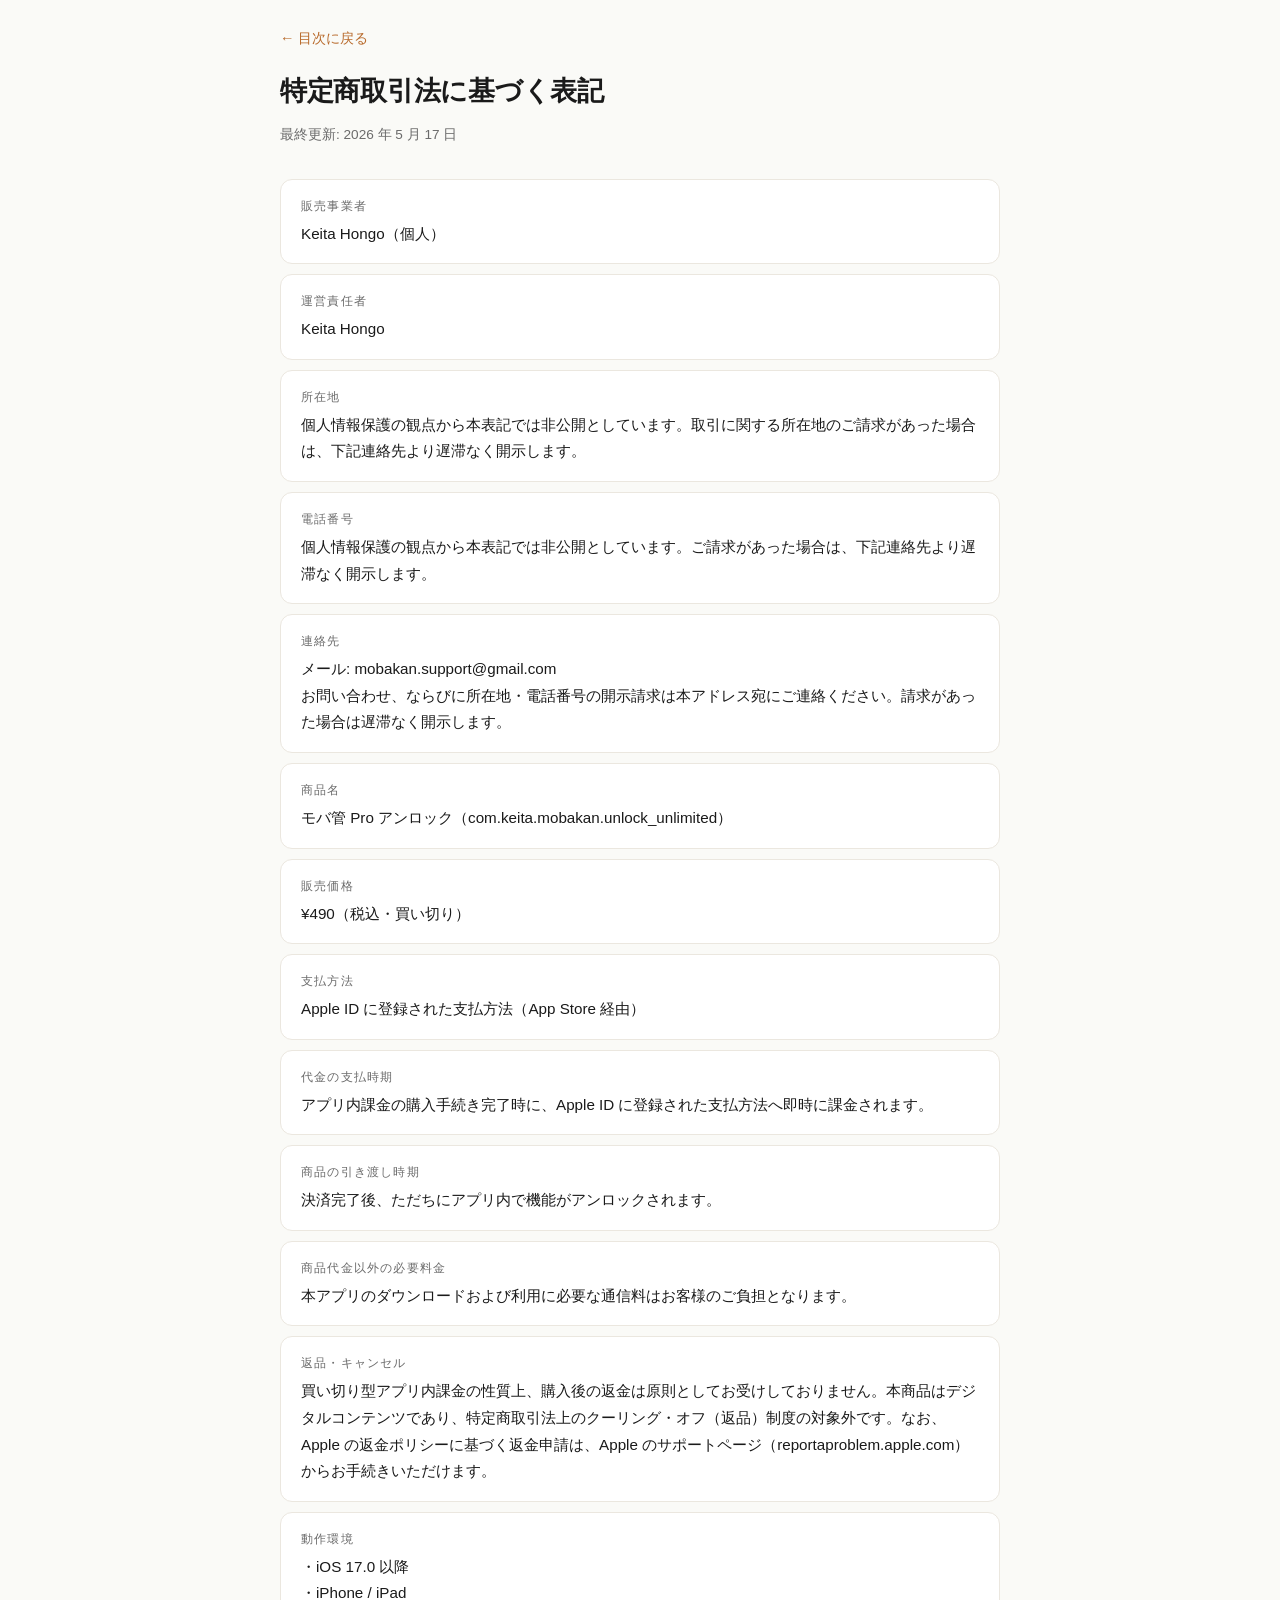
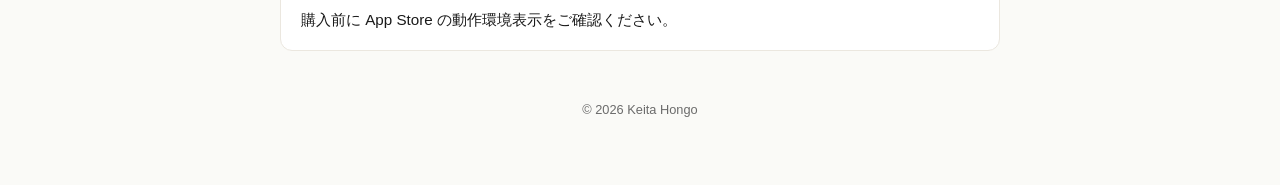
==== commerce.html @ b05bfbef "feat: モバ管 法務文書サイト初版 (privacy/terms/commerce + index)" ====
<!doctype html>
<html lang="ja">
<head>
<meta charset="utf-8">
<meta name="viewport" content="width=device-width, initial-scale=1">
<title>特定商取引法に基づく表記 - モバ管</title>
<link rel="stylesheet" href="style.css">
</head>
<body>
<main>
  <a class="back" href="index.html">← 目次に戻る</a>
  <header>
    <h1>特定商取引法に基づく表記</h1>
    <p class="meta">最終更新: 2026 年 5 月 17 日</p>
  </header>

  <div class="row"><span class="row-label">販売事業者</span><div class="row-value">Keita Hongo（個人）</div></div>
  <div class="row"><span class="row-label">運営責任者</span><div class="row-value">Keita Hongo</div></div>
  <div class="row"><span class="row-label">所在地</span><div class="row-value">個人情報保護の観点から本表記では非公開としています。取引に関する所在地のご請求があった場合は、下記連絡先より遅滞なく開示します。</div></div>
  <div class="row"><span class="row-label">電話番号</span><div class="row-value">個人情報保護の観点から本表記では非公開としています。ご請求があった場合は、下記連絡先より遅滞なく開示します。</div></div>
  <div class="row"><span class="row-label">連絡先</span><div class="row-value">メール: mobakan.support@gmail.com
お問い合わせ、ならびに所在地・電話番号の開示請求は本アドレス宛にご連絡ください。請求があった場合は遅滞なく開示します。</div></div>
  <div class="row"><span class="row-label">商品名</span><div class="row-value">モバ管 Pro アンロック（com.keita.mobakan.unlock_unlimited）</div></div>
  <div class="row"><span class="row-label">販売価格</span><div class="row-value">¥490（税込・買い切り）</div></div>
  <div class="row"><span class="row-label">支払方法</span><div class="row-value">Apple ID に登録された支払方法（App Store 経由）</div></div>
  <div class="row"><span class="row-label">代金の支払時期</span><div class="row-value">アプリ内課金の購入手続き完了時に、Apple ID に登録された支払方法へ即時に課金されます。</div></div>
  <div class="row"><span class="row-label">商品の引き渡し時期</span><div class="row-value">決済完了後、ただちにアプリ内で機能がアンロックされます。</div></div>
  <div class="row"><span class="row-label">商品代金以外の必要料金</span><div class="row-value">本アプリのダウンロードおよび利用に必要な通信料はお客様のご負担となります。</div></div>
  <div class="row"><span class="row-label">返品・キャンセル</span><div class="row-value">買い切り型アプリ内課金の性質上、購入後の返金は原則としてお受けしておりません。本商品はデジタルコンテンツであり、特定商取引法上のクーリング・オフ（返品）制度の対象外です。なお、Apple の返金ポリシーに基づく返金申請は、Apple のサポートページ（reportaproblem.apple.com）からお手続きいただけます。</div></div>
  <div class="row"><span class="row-label">動作環境</span><div class="row-value">・iOS 17.0 以降
・iPhone / iPad
購入前に App Store の動作環境表示をご確認ください。</div></div>

  <footer>© 2026 Keita Hongo</footer>
</main>
</body>
</html>
---- style.css ----
:root {
  --bg: #fafaf7;
  --surface: #fff;
  --text: #1a1a1a;
  --subtext: #6b6b6b;
  --accent: #b86a2c;
  --border: #ebe7df;
  --radius: 12px;
  --max-width: 720px;
}

* {
  box-sizing: border-box;
}

html {
  -webkit-text-size-adjust: 100%;
  scroll-behavior: smooth;
}

body {
  font-family: -apple-system, BlinkMacSystemFont, "Hiragino Sans", "Yu Gothic", "Meiryo", sans-serif;
  background: var(--bg);
  color: var(--text);
  margin: 0;
  padding: 24px 16px 64px;
  line-height: 1.75;
  -webkit-font-smoothing: antialiased;
}

main {
  max-width: var(--max-width);
  margin: 0 auto;
}

header {
  margin-bottom: 32px;
}

h1 {
  font-size: 1.7rem;
  font-weight: 700;
  letter-spacing: -0.01em;
  margin: 0 0 8px;
}

.meta {
  color: var(--subtext);
  font-size: 0.85rem;
  margin-bottom: 0;
}

.back {
  display: inline-block;
  color: var(--accent);
  text-decoration: none;
  font-size: 0.9rem;
  margin-bottom: 16px;
}

.back:hover {
  text-decoration: underline;
}

section {
  background: var(--surface);
  border-radius: var(--radius);
  padding: 20px 22px;
  margin-bottom: 14px;
  border: 1px solid var(--border);
}

h2 {
  font-size: 1.05rem;
  font-weight: 600;
  margin: 0 0 10px;
  color: var(--text);
}

p {
  margin: 0 0 8px;
  white-space: pre-wrap;
}

p:last-child {
  margin-bottom: 0;
}

.row {
  background: var(--surface);
  border-radius: var(--radius);
  padding: 16px 20px;
  margin-bottom: 10px;
  border: 1px solid var(--border);
}

.row-label {
  display: block;
  font-size: 0.75rem;
  letter-spacing: 0.1em;
  color: var(--subtext);
  text-transform: uppercase;
  margin-bottom: 4px;
}

.row-value {
  font-size: 0.95rem;
  white-space: pre-wrap;
}

.docs-list {
  list-style: none;
  padding: 0;
  margin: 24px 0;
}

.docs-list li {
  background: var(--surface);
  border: 1px solid var(--border);
  border-radius: var(--radius);
  margin-bottom: 10px;
}

.docs-list a {
  display: block;
  padding: 16px 20px;
  color: var(--text);
  text-decoration: none;
  font-weight: 500;
}

.docs-list a:hover {
  color: var(--accent);
}

.docs-list .desc {
  display: block;
  font-size: 0.8rem;
  color: var(--subtext);
  font-weight: 400;
  margin-top: 4px;
}

footer {
  margin-top: 48px;
  text-align: center;
  color: var(--subtext);
  font-size: 0.8rem;
}
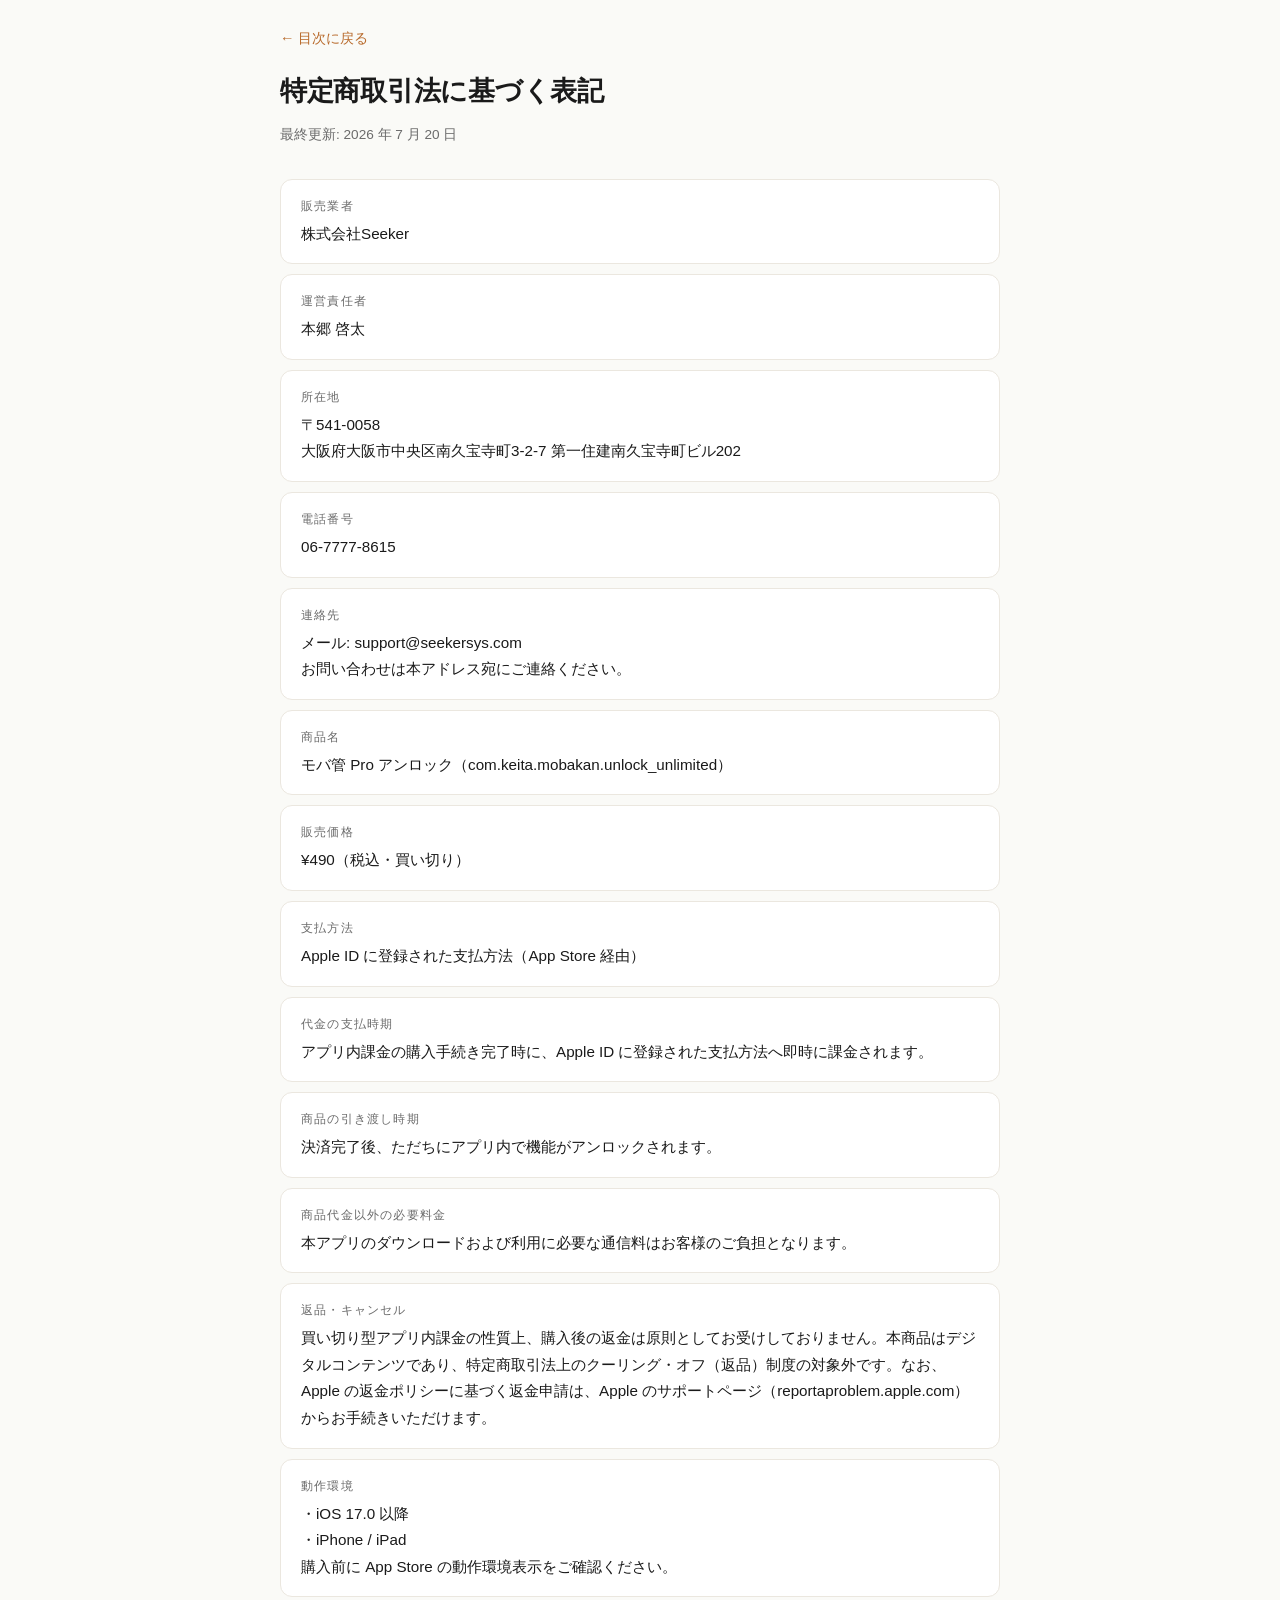
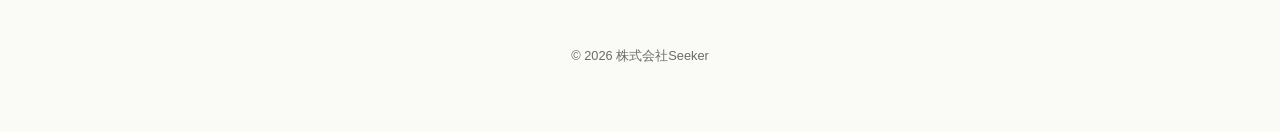
==== commit eeab487e: "fix: 法務ページを法人名義に更新(株式会社Seeker) Apple Developer の個人→法人移行(2026-07-20 完了)に伴い、販売者が法的に変わったため 実態に合わせる。モバ管ア" ====
--- a/commerce.html
+++ b/commerce.html
@@ -11,15 +11,15 @@
   <a class="back" href="index.html">← 目次に戻る</a>
   <header>
     <h1>特定商取引法に基づく表記</h1>
-    <p class="meta">最終更新: 2026 年 5 月 17 日</p>
+    <p class="meta">最終更新: 2026 年 7 月 20 日</p>
   </header>
 
-  <div class="row"><span class="row-label">販売事業者</span><div class="row-value">Keita Hongo（個人）</div></div>
-  <div class="row"><span class="row-label">運営責任者</span><div class="row-value">Keita Hongo</div></div>
-  <div class="row"><span class="row-label">所在地</span><div class="row-value">個人情報保護の観点から本表記では非公開としています。取引に関する所在地のご請求があった場合は、下記連絡先より遅滞なく開示します。</div></div>
-  <div class="row"><span class="row-label">電話番号</span><div class="row-value">個人情報保護の観点から本表記では非公開としています。ご請求があった場合は、下記連絡先より遅滞なく開示します。</div></div>
-  <div class="row"><span class="row-label">連絡先</span><div class="row-value">メール: mobakan.support@gmail.com
-お問い合わせ、ならびに所在地・電話番号の開示請求は本アドレス宛にご連絡ください。請求があった場合は遅滞なく開示します。</div></div>
+  <div class="row"><span class="row-label">販売業者</span><div class="row-value">株式会社Seeker</div></div>
+  <div class="row"><span class="row-label">運営責任者</span><div class="row-value">本郷 啓太</div></div>
+  <div class="row"><span class="row-label">所在地</span><div class="row-value">〒541-0058<br>大阪府大阪市中央区南久宝寺町3-2-7 第一住建南久宝寺町ビル202</div></div>
+  <div class="row"><span class="row-label">電話番号</span><div class="row-value">06-7777-8615</div></div>
+  <div class="row"><span class="row-label">連絡先</span><div class="row-value">メール: support@seekersys.com
+お問い合わせは本アドレス宛にご連絡ください。</div></div>
   <div class="row"><span class="row-label">商品名</span><div class="row-value">モバ管 Pro アンロック（com.keita.mobakan.unlock_unlimited）</div></div>
   <div class="row"><span class="row-label">販売価格</span><div class="row-value">¥490（税込・買い切り）</div></div>
   <div class="row"><span class="row-label">支払方法</span><div class="row-value">Apple ID に登録された支払方法（App Store 経由）</div></div>
@@ -31,7 +31,7 @@
 ・iPhone / iPad
 購入前に App Store の動作環境表示をご確認ください。</div></div>
 
-  <footer>© 2026 Keita Hongo</footer>
+  <footer>© 2026 株式会社Seeker</footer>
 </main>
 </body>
 </html>
